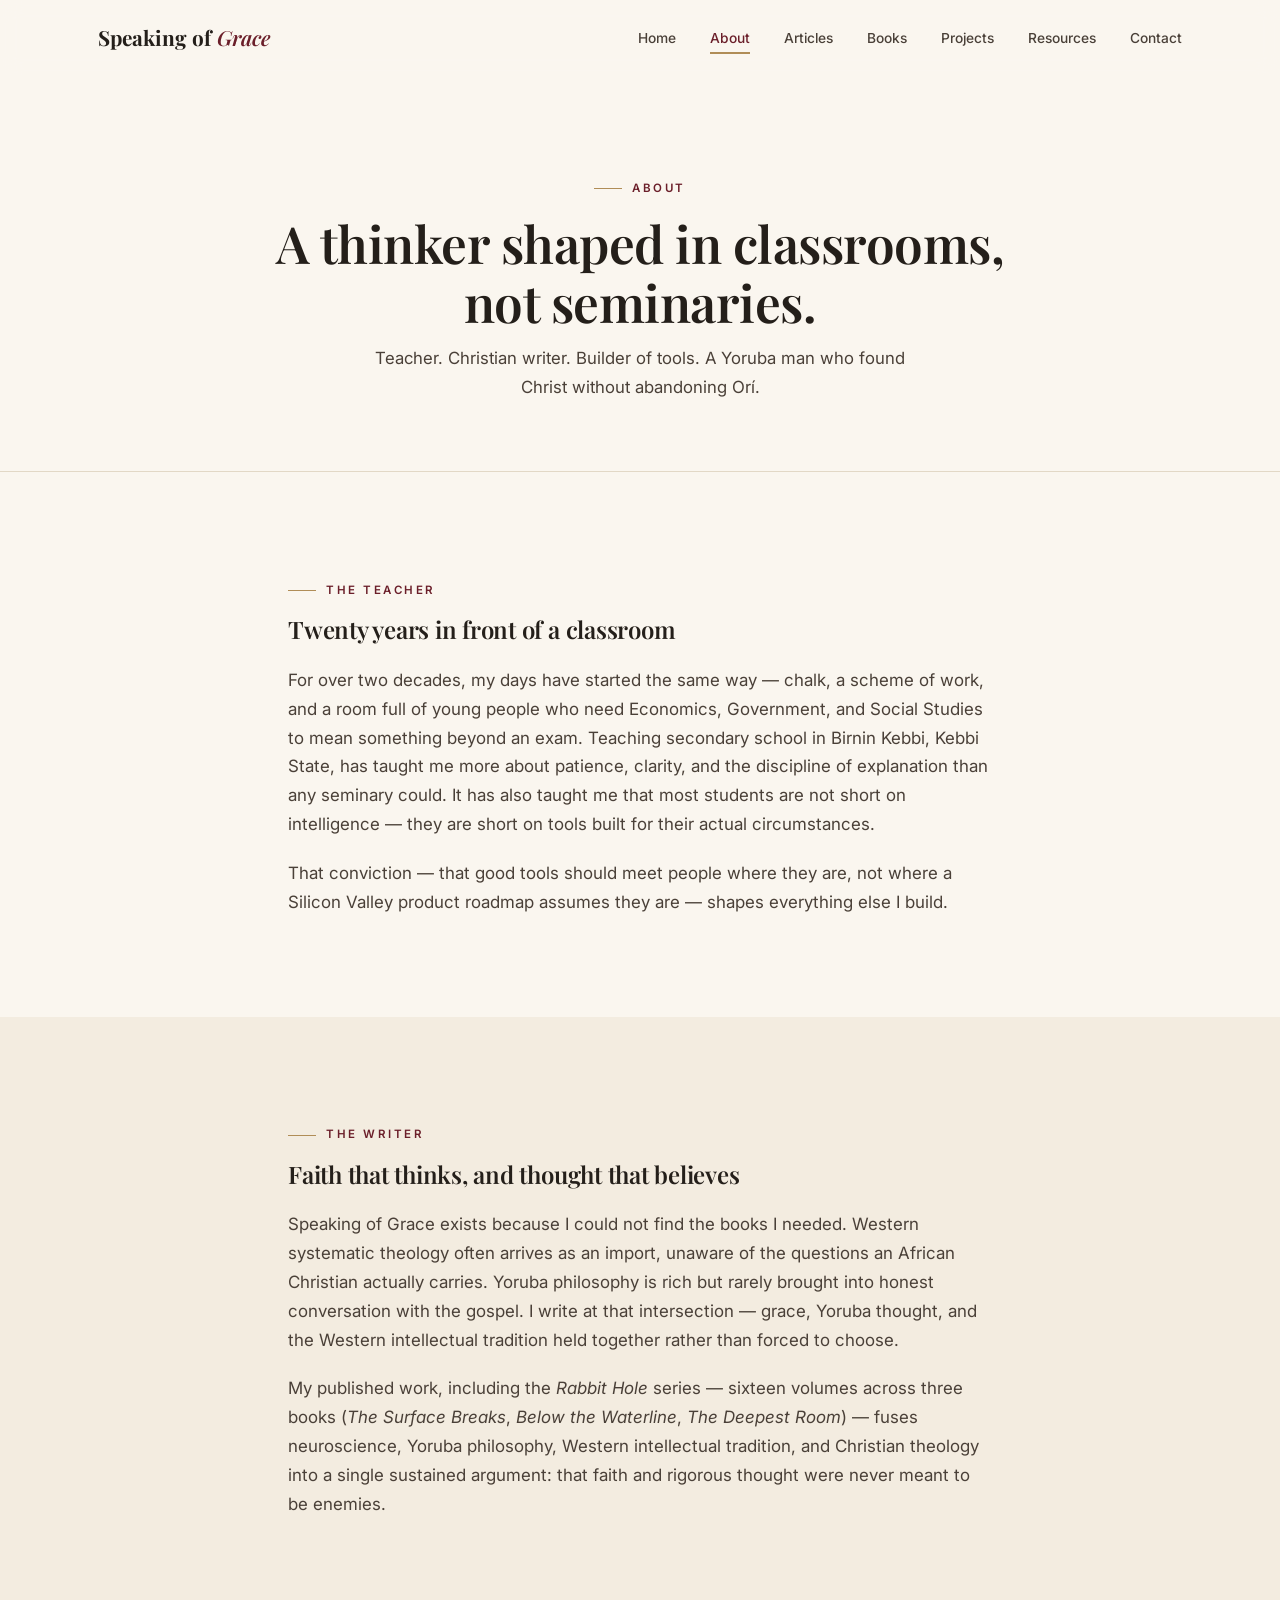
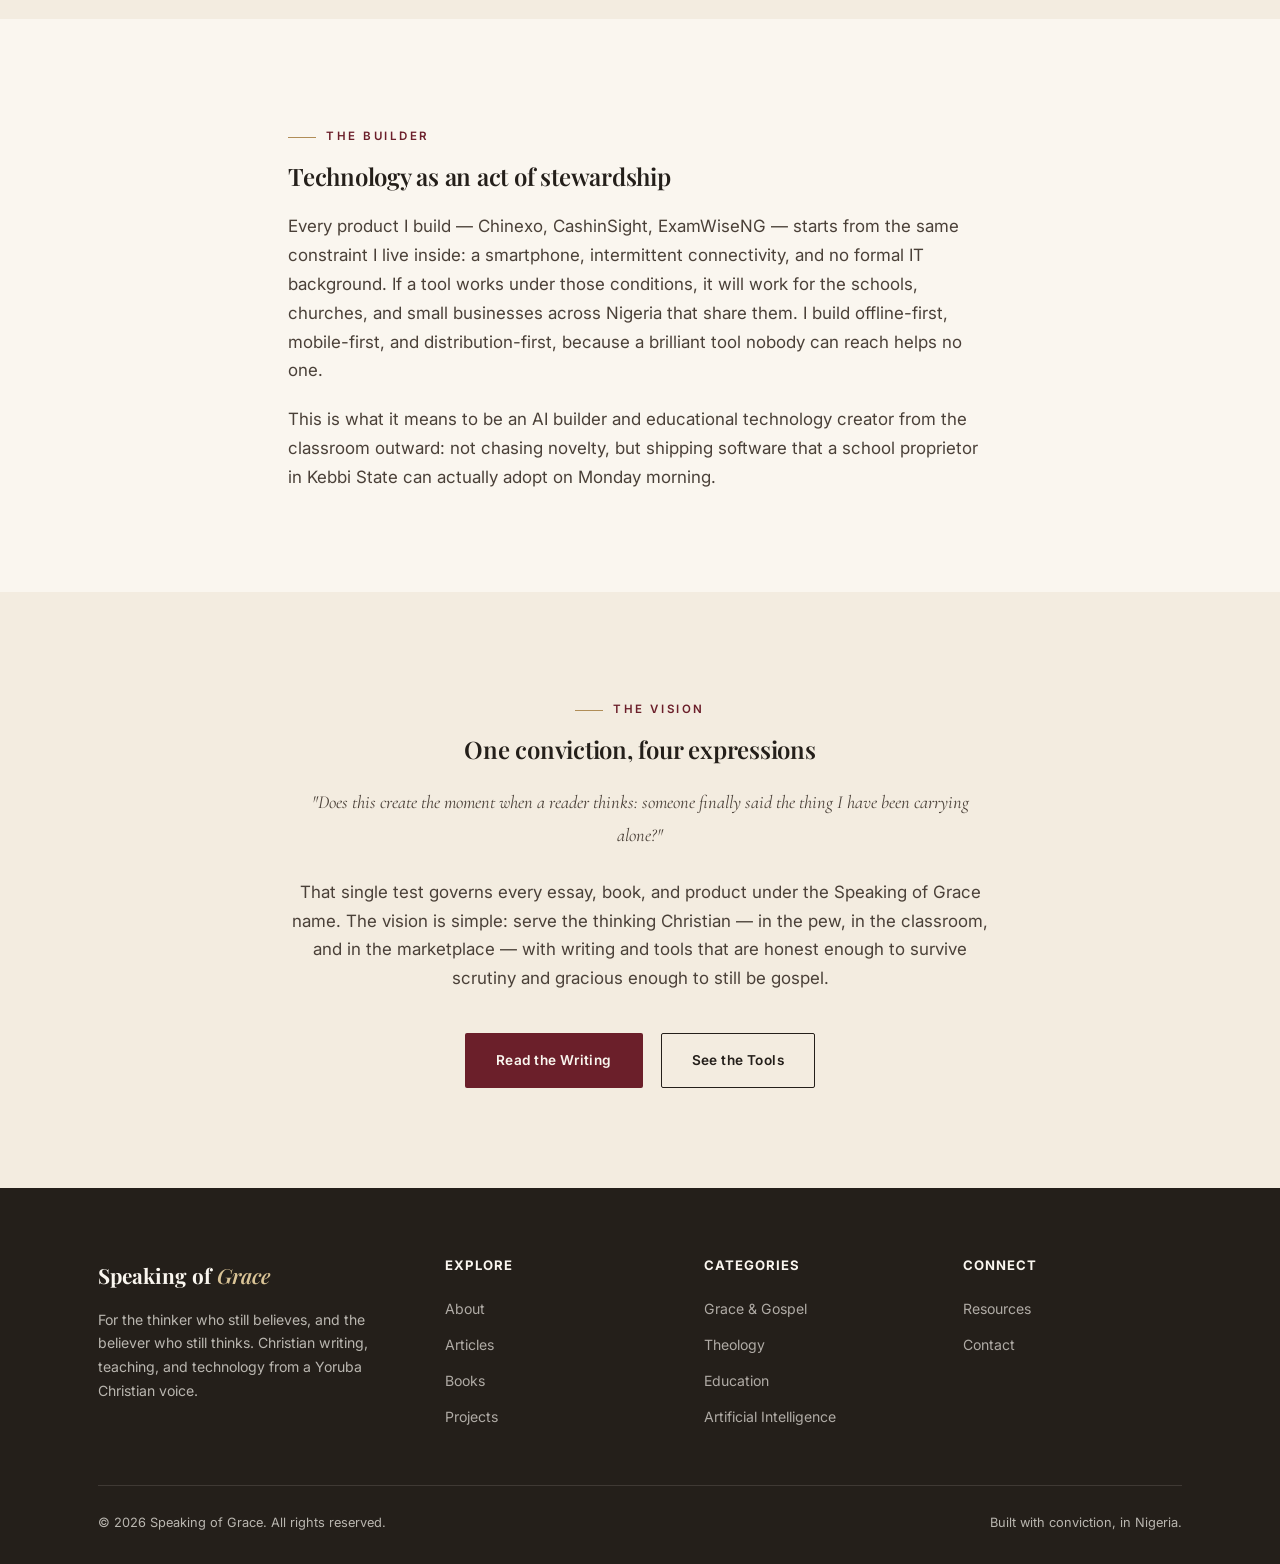
==== about.html @ 9cca5ae1 "Add files via upload" ====
<!DOCTYPE html>
<html lang="en">
<head>
<meta charset="UTF-8">
<meta name="viewport" content="width=device-width, initial-scale=1.0">
<title>About — Speaking of Grace</title>
<meta name="description" content="Teacher, Christian writer, AI builder, and educational technology creator — the story and vision behind Speaking of Grace.">
<link rel="stylesheet" href="style.css">
</head>
<body>

<header class="site-header">
  <nav class="nav">
    <a href="index.html" class="brand">Speaking of <span>Grace</span></a>
    <ul class="nav-links">
      <li><a href="index.html">Home</a></li>
      <li><a href="about.html" class="active">About</a></li>
      <li><a href="articles.html">Articles</a></li>
      <li><a href="books.html">Books</a></li>
      <li><a href="projects.html">Projects</a></li>
      <li><a href="resources.html">Resources</a></li>
      <li><a href="contact.html">Contact</a></li>
    </ul>
    <button class="nav-toggle" aria-label="Toggle menu"><span></span><span></span><span></span></button>
  </nav>
</header>

<section class="page-hero">
  <div class="container">
    <div class="eyebrow" style="justify-content:center;">About</div>
    <h1>A thinker shaped in classrooms,<br>not seminaries.</h1>
    <p>Teacher. Christian writer. Builder of tools. A Yoruba man who found Christ without abandoning Orí.</p>
  </div>
</section>

<section class="section reveal">
  <div class="container" style="max-width:760px;">
    <div class="eyebrow">The Teacher</div>
    <h2 style="margin-bottom:22px;">Twenty years in front of a classroom</h2>
    <p style="color:var(--ink-soft);font-size:1.06rem;margin-bottom:20px;">
      For over two decades, my days have started the same way — chalk, a scheme of work, and a room full of
      young people who need Economics, Government, and Social Studies to mean something beyond an exam. Teaching
      secondary school in Birnin Kebbi, Kebbi State, has taught me more about patience, clarity, and the discipline
      of explanation than any seminary could. It has also taught me that most students are not short on intelligence —
      they are short on tools built for their actual circumstances.
    </p>
    <p style="color:var(--ink-soft);font-size:1.06rem;">
      That conviction — that good tools should meet people where they are, not where a Silicon Valley product
      roadmap assumes they are — shapes everything else I build.
    </p>
  </div>
</section>

<section class="section section-alt reveal">
  <div class="container" style="max-width:760px;">
    <div class="eyebrow">The Writer</div>
    <h2 style="margin-bottom:22px;">Faith that thinks, and thought that believes</h2>
    <p style="color:var(--ink-soft);font-size:1.06rem;margin-bottom:20px;">
      Speaking of Grace exists because I could not find the books I needed. Western systematic theology often
      arrives as an import, unaware of the questions an African Christian actually carries. Yoruba philosophy
      is rich but rarely brought into honest conversation with the gospel. I write at that intersection — grace,
      Yoruba thought, and the Western intellectual tradition held together rather than forced to choose.
    </p>
    <p style="color:var(--ink-soft);font-size:1.06rem;">
      My published work, including the <em>Rabbit Hole</em> series — sixteen volumes across three books
      (<em>The Surface Breaks</em>, <em>Below the Waterline</em>, <em>The Deepest Room</em>) — fuses neuroscience,
      Yoruba philosophy, Western intellectual tradition, and Christian theology into a single sustained argument:
      that faith and rigorous thought were never meant to be enemies.
    </p>
  </div>
</section>

<section class="section reveal">
  <div class="container" style="max-width:760px;">
    <div class="eyebrow">The Builder</div>
    <h2 style="margin-bottom:22px;">Technology as an act of stewardship</h2>
    <p style="color:var(--ink-soft);font-size:1.06rem;margin-bottom:20px;">
      Every product I build — Chinexo, CashinSight, ExamWiseNG — starts from the same constraint I live inside:
      a smartphone, intermittent connectivity, and no formal IT background. If a tool works under those conditions,
      it will work for the schools, churches, and small businesses across Nigeria that share them. I build
      offline-first, mobile-first, and distribution-first, because a brilliant tool nobody can reach helps no one.
    </p>
    <p style="color:var(--ink-soft);font-size:1.06rem;">
      This is what it means to be an AI builder and educational technology creator from the classroom outward:
      not chasing novelty, but shipping software that a school proprietor in Kebbi State can actually adopt on
      Monday morning.
    </p>
  </div>
</section>

<section class="section section-alt reveal">
  <div class="container" style="max-width:760px;text-align:center;">
    <div class="eyebrow" style="justify-content:center;">The Vision</div>
    <h2 style="margin-bottom:22px;">One conviction, four expressions</h2>
    <p style="color:var(--ink-soft);font-size:1.15rem;font-family:var(--accent-serif);font-style:italic;line-height:1.8;">
      "Does this create the moment when a reader thinks: someone finally said the thing I have been carrying alone?"
    </p>
    <p style="color:var(--ink-soft);font-size:1.06rem;margin-top:26px;">
      That single test governs every essay, book, and product under the Speaking of Grace name. The vision is
      simple: serve the thinking Christian — in the pew, in the classroom, and in the marketplace — with writing
      and tools that are honest enough to survive scrutiny and gracious enough to still be gospel.
    </p>
    <div style="margin-top:40px;">
      <a href="articles.html" class="btn btn-primary">Read the Writing</a>
      <a href="projects.html" class="btn btn-outline" style="margin-left:14px;">See the Tools</a>
    </div>
  </div>
</section>

<footer class="site-footer">
  <div class="container">
    <div class="footer-grid">
      <div class="footer-brand">
        <a href="index.html" class="brand">Speaking of <span>Grace</span></a>
        <p>For the thinker who still believes, and the believer who still thinks. Christian writing, teaching, and technology from a Yoruba Christian voice.</p>
      </div>
      <div class="footer-col">
        <h4>Explore</h4>
        <a href="about.html">About</a>
        <a href="articles.html">Articles</a>
        <a href="books.html">Books</a>
        <a href="projects.html">Projects</a>
      </div>
      <div class="footer-col">
        <h4>Categories</h4>
        <a href="articles.html">Grace &amp; Gospel</a>
        <a href="articles.html">Theology</a>
        <a href="articles.html">Education</a>
        <a href="articles.html">Artificial Intelligence</a>
      </div>
      <div class="footer-col">
        <h4>Connect</h4>
        <a href="resources.html">Resources</a>
        <a href="contact.html">Contact</a>
      </div>
    </div>
    <div class="footer-bottom">
      <span>&copy; 2026 Speaking of Grace. All rights reserved.</span>
      <span>Built with conviction, in Nigeria.</span>
    </div>
  </div>
</footer>

<script src="main.js"></script>
</body>
</html>
---- style.css ----
/* ==========================================================================
   Speaking of Grace — Design System
   "For the Thinker Who Still Believes. And the Believer Who Still Thinks."
   ========================================================================== */

@import url('https://fonts.googleapis.com/css2?family=Playfair+Display:ital,wght@0,400;0,500;0,600;0,700;0,800;1,400;1,500&family=Inter:wght@300;400;500;600;700&family=Cormorant+Garamond:ital,wght@0,500;0,600;1,400&display=swap');

:root {
  /* Palette — warm, editorial, restrained */
  --cream:        #faf6ef;
  --paper:        #f3ece0;
  --ink:          #241f1a;
  --ink-soft:     #4a4038;
  --ink-faint:    #8a7f72;
  --burgundy:     #6b1f2a;
  --burgundy-deep:#4a1620;
  --gold:         #b08d57;
  --gold-light:   #d9c396;
  --line:         #e2d8c6;
  --white:        #ffffff;

  --serif: 'Playfair Display', Georgia, serif;
  --accent-serif: 'Cormorant Garamond', Georgia, serif;
  --sans: 'Inter', -apple-system, BlinkMacSystemFont, sans-serif;

  --max-width: 1140px;
  --radius: 2px;
  --shadow-soft: 0 8px 30px rgba(36, 31, 26, 0.06);
  --shadow-lift: 0 16px 48px rgba(36, 31, 26, 0.12);
  --transition: 0.35s cubic-bezier(0.22, 1, 0.36, 1);
}

* { margin: 0; padding: 0; box-sizing: border-box; }

html { scroll-behavior: smooth; }

body {
  font-family: var(--sans);
  background: var(--cream);
  color: var(--ink);
  line-height: 1.7;
  font-weight: 400;
  -webkit-font-smoothing: antialiased;
  overflow-x: hidden;
}

img { max-width: 100%; display: block; }
a { color: inherit; text-decoration: none; }
ul { list-style: none; }

h1, h2, h3, h4 {
  font-family: var(--serif);
  font-weight: 600;
  color: var(--ink);
  line-height: 1.15;
  letter-spacing: -0.01em;
}

.container {
  max-width: var(--max-width);
  margin: 0 auto;
  padding: 0 28px;
}

.eyebrow {
  display: inline-flex;
  align-items: center;
  gap: 10px;
  font-family: var(--sans);
  font-size: 0.72rem;
  letter-spacing: 0.22em;
  text-transform: uppercase;
  color: var(--burgundy);
  font-weight: 600;
  margin-bottom: 16px;
}
.eyebrow::before {
  content: '';
  width: 28px;
  height: 1px;
  background: var(--gold);
}

.section {
  padding: 100px 0;
  position: relative;
}
.section-tight { padding: 64px 0; }
.section-alt { background: var(--paper); }

.section-head {
  max-width: 640px;
  margin: 0 auto 56px;
  text-align: center;
}
.section-head h2 {
  font-size: clamp(1.9rem, 3.6vw, 2.7rem);
  margin-bottom: 14px;
}
.section-head p {
  color: var(--ink-soft);
  font-size: 1.05rem;
}
.section-head.left {
  margin: 0 0 48px;
  text-align: left;
}

/* ---------- Buttons ---------- */
.btn {
  display: inline-flex;
  align-items: center;
  gap: 10px;
  padding: 15px 30px;
  font-family: var(--sans);
  font-size: 0.85rem;
  font-weight: 600;
  letter-spacing: 0.03em;
  border-radius: var(--radius);
  border: 1px solid transparent;
  cursor: pointer;
  transition: var(--transition);
  white-space: nowrap;
}
.btn-primary {
  background: var(--burgundy);
  color: var(--cream);
}
.btn-primary:hover {
  background: var(--burgundy-deep);
  transform: translateY(-2px);
  box-shadow: var(--shadow-soft);
}
.btn-outline {
  background: transparent;
  border-color: var(--ink);
  color: var(--ink);
}
.btn-outline:hover {
  background: var(--ink);
  color: var(--cream);
  transform: translateY(-2px);
}
.btn-gold {
  background: transparent;
  border-color: var(--gold);
  color: var(--burgundy);
}
.btn-gold:hover {
  background: var(--gold);
  color: var(--white);
}
.btn-sm { padding: 10px 20px; font-size: 0.78rem; }
.btn-block { width: 100%; justify-content: center; }

/* ---------- Header / Nav ---------- */
.site-header {
  position: fixed;
  top: 0; left: 0; right: 0;
  z-index: 1000;
  background: rgba(250, 246, 239, 0.88);
  backdrop-filter: blur(10px);
  border-bottom: 1px solid transparent;
  transition: var(--transition);
}
.site-header.scrolled {
  border-bottom-color: var(--line);
  box-shadow: var(--shadow-soft);
}
.nav {
  display: flex;
  align-items: center;
  justify-content: space-between;
  padding: 20px 28px;
  max-width: var(--max-width);
  margin: 0 auto;
}
.brand {
  font-family: var(--serif);
  font-size: 1.3rem;
  font-weight: 700;
  color: var(--ink);
  display: flex;
  align-items: baseline;
  gap: 6px;
}
.brand span { color: var(--burgundy); font-style: italic; font-weight: 600; }

.nav-links {
  display: flex;
  gap: 34px;
  align-items: center;
}
.nav-links a {
  font-size: 0.86rem;
  font-weight: 500;
  color: var(--ink-soft);
  position: relative;
  padding: 4px 0;
  transition: var(--transition);
}
.nav-links a:hover, .nav-links a.active { color: var(--burgundy); }
.nav-links a.active::after {
  content: '';
  position: absolute;
  bottom: -4px; left: 0; right: 0;
  height: 2px;
  background: var(--gold);
}

.nav-toggle {
  display: none;
  flex-direction: column;
  gap: 5px;
  background: none;
  border: none;
  cursor: pointer;
  padding: 6px;
}
.nav-toggle span {
  width: 24px; height: 2px;
  background: var(--ink);
  transition: var(--transition);
}

/* ---------- Hero ---------- */
.hero {
  padding: 190px 0 120px;
  position: relative;
  background:
    radial-gradient(ellipse at top right, rgba(176,141,87,0.10), transparent 55%),
    radial-gradient(ellipse at bottom left, rgba(107,31,42,0.06), transparent 55%);
}
.hero-inner {
  max-width: 760px;
  margin: 0 auto;
  text-align: center;
}
.hero h1 {
  font-size: clamp(2.6rem, 7vw, 4.6rem);
  margin-bottom: 20px;
}
.hero .tagline {
  font-family: var(--accent-serif);
  font-style: italic;
  font-size: clamp(1.2rem, 2.6vw, 1.6rem);
  color: var(--burgundy);
  margin-bottom: 26px;
}
.hero .mission {
  font-size: 1.08rem;
  color: var(--ink-soft);
  max-width: 560px;
  margin: 0 auto 42px;
}
.hero-actions {
  display: flex;
  gap: 16px;
  justify-content: center;
  flex-wrap: wrap;
}
.hero-divider {
  width: 60px; height: 2px;
  background: var(--gold);
  margin: 46px auto 0;
}

/* ---------- Page header (inner pages) ---------- */
.page-hero {
  padding: 170px 0 70px;
  text-align: center;
  border-bottom: 1px solid var(--line);
}
.page-hero h1 { font-size: clamp(2.2rem, 5vw, 3.2rem); margin-bottom: 12px; }
.page-hero p { color: var(--ink-soft); max-width: 560px; margin: 0 auto; font-size: 1.05rem; }

/* ---------- Cards: general ---------- */
.card {
  background: var(--white);
  border: 1px solid var(--line);
  border-radius: var(--radius);
  transition: var(--transition);
}
.card:hover {
  transform: translateY(-4px);
  box-shadow: var(--shadow-lift);
  border-color: var(--gold-light);
}

/* ---------- Grid utility ---------- */
.grid { display: grid; gap: 30px; }
.grid-3 { grid-template-columns: repeat(3, 1fr); }
.grid-2 { grid-template-columns: repeat(2, 1fr); }
.grid-4 { grid-template-columns: repeat(4, 1fr); }

/* ---------- Pillars (Home) ---------- */
.pillars {
  display: grid;
  grid-template-columns: repeat(4, 1fr);
  gap: 1px;
  background: var(--line);
  border: 1px solid var(--line);
}
.pillar {
  background: var(--cream);
  padding: 42px 30px;
  text-align: center;
  transition: var(--transition);
}
.pillar:hover { background: var(--white); }
.pillar .icon {
  font-family: var(--serif);
  font-size: 2rem;
  color: var(--burgundy);
  margin-bottom: 14px;
  font-style: italic;
}
.pillar h3 { font-size: 1.05rem; margin-bottom: 8px; }
.pillar p { font-size: 0.88rem; color: var(--ink-faint); }

/* ---------- Article cards ---------- */
.filter-bar {
  display: flex;
  flex-wrap: wrap;
  gap: 10px;
  justify-content: center;
  margin-bottom: 50px;
}
.filter-chip {
  padding: 9px 18px;
  border: 1px solid var(--line);
  border-radius: 30px;
  font-size: 0.8rem;
  font-weight: 500;
  color: var(--ink-soft);
  cursor: pointer;
  background: var(--white);
  transition: var(--transition);
}
.filter-chip:hover { border-color: var(--gold); color: var(--burgundy); }
.filter-chip.active {
  background: var(--burgundy);
  color: var(--cream);
  border-color: var(--burgundy);
}

.article-card {
  padding: 34px;
  display: flex;
  flex-direction: column;
  height: 100%;
}
.article-card .cat {
  font-size: 0.7rem;
  letter-spacing: 0.1em;
  text-transform: uppercase;
  color: var(--burgundy);
  font-weight: 700;
  margin-bottom: 14px;
}
.article-card h3 {
  font-size: 1.28rem;
  margin-bottom: 12px;
}
.article-card p {
  color: var(--ink-soft);
  font-size: 0.94rem;
  flex-grow: 1;
  margin-bottom: 18px;
}
.article-card .meta {
  font-size: 0.78rem;
  color: var(--ink-faint);
  border-top: 1px solid var(--line);
  padding-top: 16px;
  display: flex;
  justify-content: space-between;
}
.article-card .read-more {
  font-weight: 600;
  color: var(--burgundy);
}

/* ---------- Books ---------- */
.book-tabs {
  display: flex;
  justify-content: center;
  gap: 6px;
  margin-bottom: 50px;
  flex-wrap: wrap;
}
.book-tab {
  padding: 12px 24px;
  font-size: 0.85rem;
  font-weight: 600;
  color: var(--ink-soft);
  border-bottom: 2px solid transparent;
  cursor: pointer;
  transition: var(--transition);
}
.book-tab:hover { color: var(--burgundy); }
.book-tab.active { color: var(--burgundy); border-color: var(--gold); }

.book-panel { display: none; }
.book-panel.active { display: grid; }

.book-card {
  padding: 0;
  overflow: hidden;
  display: flex;
  flex-direction: column;
}
.book-cover {
  height: 220px;
  background: linear-gradient(135deg, var(--burgundy) 0%, var(--burgundy-deep) 100%);
  display: flex;
  align-items: center;
  justify-content: center;
  text-align: center;
  padding: 20px;
  position: relative;
  overflow: hidden;
}
.book-cover::before {
  content: '';
  position: absolute;
  inset: 10px;
  border: 1px solid rgba(217, 195, 150, 0.4);
}
.book-cover span {
  font-family: var(--serif);
  color: var(--gold-light);
  font-size: 1.15rem;
  font-style: italic;
  line-height: 1.3;
  position: relative;
  z-index: 1;
}
.book-info { padding: 26px; display: flex; flex-direction: column; flex-grow: 1; }
.book-info .tag {
  font-size: 0.68rem;
  letter-spacing: 0.08em;
  text-transform: uppercase;
  color: var(--ink-faint);
  margin-bottom: 8px;
}
.book-info h3 { font-size: 1.1rem; margin-bottom: 10px; }
.book-info p { font-size: 0.88rem; color: var(--ink-soft); margin-bottom: 18px; flex-grow: 1; }
.book-info .price {
  font-family: var(--serif);
  color: var(--burgundy);
  font-weight: 700;
  margin-bottom: 14px;
}

/* ---------- Projects ---------- */
.project-card {
  padding: 36px;
  display: flex;
  flex-direction: column;
  height: 100%;
}
.project-badge {
  width: 52px; height: 52px;
  border-radius: 50%;
  background: var(--paper);
  border: 1px solid var(--gold-light);
  display: flex;
  align-items: center;
  justify-content: center;
  font-family: var(--serif);
  font-weight: 700;
  color: var(--burgundy);
  font-size: 1.3rem;
  margin-bottom: 22px;
}
.project-card h3 { font-size: 1.3rem; margin-bottom: 6px; }
.project-card .subtitle {
  font-size: 0.82rem;
  color: var(--gold);
  font-weight: 600;
  letter-spacing: 0.03em;
  margin-bottom: 16px;
}
.project-card p { color: var(--ink-soft); font-size: 0.94rem; margin-bottom: 20px; flex-grow: 1; }
.project-tags { display: flex; flex-wrap: wrap; gap: 8px; margin-bottom: 22px; }
.project-tags span {
  font-size: 0.72rem;
  padding: 5px 12px;
  background: var(--paper);
  border-radius: 20px;
  color: var(--ink-soft);
}
.project-status {
  font-size: 0.78rem;
  font-weight: 600;
  padding: 6px 14px;
  border-radius: 20px;
  display: inline-block;
  width: fit-content;
  margin-bottom: 18px;
}
.status-live { background: #eaf2ea; color: #2e6b3e; }
.status-progress { background: #f6ecd8; color: #8a5a1a; }
.status-future { background: #ece7f2; color: #5a4a8a; }

.project-card.future {
  border-style: dashed;
  display: flex;
  align-items: center;
  justify-content: center;
  text-align: center;
  color: var(--ink-faint);
}

/* ---------- Resources ---------- */
.resource-tabs-wrap { margin-top: 10px; }
.resource-card {
  padding: 40px;
}
.resource-card ul { margin-top: 20px; }
.resource-card li {
  padding: 12px 0;
  border-bottom: 1px solid var(--line);
  display: flex;
  justify-content: space-between;
  align-items: center;
  font-size: 0.95rem;
}
.resource-card li:last-child { border-bottom: none; }
.resource-card li .name { font-weight: 500; }
.resource-card li .link { color: var(--burgundy); font-size: 0.82rem; font-weight: 600; }

.audience-nav {
  display: grid;
  grid-template-columns: repeat(4, 1fr);
  gap: 14px;
  margin-bottom: 50px;
}
.audience-btn {
  padding: 22px 16px;
  text-align: center;
  border: 1px solid var(--line);
  background: var(--white);
  cursor: pointer;
  transition: var(--transition);
  font-family: var(--sans);
}
.audience-btn .emoji { font-size: 1.6rem; display: block; margin-bottom: 8px; }
.audience-btn strong { display: block; font-size: 0.92rem; color: var(--ink); }
.audience-btn:hover { border-color: var(--gold); }
.audience-btn.active { background: var(--burgundy); border-color: var(--burgundy); }
.audience-btn.active strong, .audience-btn.active { color: var(--cream); }

.resource-panel { display: none; }
.resource-panel.active { display: block; }

/* ---------- Contact ---------- */
.contact-grid {
  display: grid;
  grid-template-columns: 1fr 1.2fr;
  gap: 60px;
  align-items: start;
}
.contact-info h3 { font-size: 1.3rem; margin-bottom: 16px; }
.contact-info p { color: var(--ink-soft); margin-bottom: 30px; }
.contact-line {
  display: flex;
  gap: 14px;
  align-items: center;
  padding: 16px 0;
  border-bottom: 1px solid var(--line);
}
.contact-line .label {
  font-size: 0.72rem;
  text-transform: uppercase;
  letter-spacing: 0.08em;
  color: var(--ink-faint);
  min-width: 90px;
}
.contact-line .value { font-weight: 500; }
.social-row { display: flex; gap: 14px; margin-top: 30px; }
.social-circle {
  width: 44px; height: 44px;
  border-radius: 50%;
  border: 1px solid var(--line);
  display: flex;
  align-items: center;
  justify-content: center;
  font-size: 0.85rem;
  font-weight: 600;
  color: var(--burgundy);
  transition: var(--transition);
}
.social-circle:hover { background: var(--burgundy); color: var(--cream); border-color: var(--burgundy); }

.form-group { margin-bottom: 22px; }
.form-group label {
  display: block;
  font-size: 0.8rem;
  font-weight: 600;
  margin-bottom: 8px;
  color: var(--ink-soft);
}
.form-group input,
.form-group select,
.form-group textarea {
  width: 100%;
  padding: 14px 16px;
  border: 1px solid var(--line);
  background: var(--white);
  font-family: var(--sans);
  font-size: 0.94rem;
  color: var(--ink);
  border-radius: var(--radius);
  transition: var(--transition);
}
.form-group input:focus,
.form-group select:focus,
.form-group textarea:focus {
  outline: none;
  border-color: var(--gold);
  box-shadow: 0 0 0 3px rgba(176,141,87,0.14);
}
.form-group textarea { resize: vertical; min-height: 140px; }
.form-status {
  margin-top: 16px;
  font-size: 0.88rem;
  font-weight: 500;
  display: none;
}
.form-status.show { display: block; }
.form-status.ok { color: #2e6b3e; }

/* ---------- Newsletter strip ---------- */
.newsletter {
  background: var(--burgundy);
  color: var(--cream);
  padding: 60px 0;
}
.newsletter .container {
  display: flex;
  align-items: center;
  justify-content: space-between;
  gap: 30px;
  flex-wrap: wrap;
}
.newsletter h3 { color: var(--cream); font-size: 1.5rem; margin-bottom: 6px; }
.newsletter p { color: rgba(250,246,239,0.75); font-size: 0.94rem; }
.newsletter-form { display: flex; gap: 10px; flex-wrap: wrap; }
.newsletter-form input {
  padding: 13px 18px;
  border: 1px solid rgba(250,246,239,0.3);
  background: rgba(250,246,239,0.08);
  color: var(--cream);
  min-width: 240px;
  border-radius: var(--radius);
}
.newsletter-form input::placeholder { color: rgba(250,246,239,0.5); }
.newsletter-form input:focus { outline: none; border-color: var(--gold-light); }
.newsletter-form .btn { background: var(--gold); border-color: var(--gold); color: var(--burgundy-deep); }
.newsletter-form .btn:hover { background: var(--gold-light); }

/* ---------- Footer ---------- */
.site-footer {
  background: var(--ink);
  color: rgba(250,246,239,0.7);
  padding: 70px 0 30px;
}
.footer-grid {
  display: grid;
  grid-template-columns: 1.4fr 1fr 1fr 1fr;
  gap: 40px;
  margin-bottom: 50px;
}
.footer-brand .brand { color: var(--cream); margin-bottom: 14px; }
.footer-brand .brand span { color: var(--gold-light); }
.footer-brand p { font-size: 0.88rem; line-height: 1.7; max-width: 280px; }
.footer-col h4 {
  color: var(--cream);
  font-size: 0.82rem;
  letter-spacing: 0.08em;
  text-transform: uppercase;
  margin-bottom: 18px;
  font-family: var(--sans);
  font-weight: 700;
}
.footer-col a {
  display: block;
  font-size: 0.88rem;
  padding: 6px 0;
  color: rgba(250,246,239,0.65);
  transition: var(--transition);
}
.footer-col a:hover { color: var(--gold-light); }
.footer-bottom {
  border-top: 1px solid rgba(250,246,239,0.12);
  padding-top: 26px;
  display: flex;
  justify-content: space-between;
  flex-wrap: wrap;
  gap: 12px;
  font-size: 0.8rem;
}

/* ---------- Reveal animation ---------- */
.reveal {
  opacity: 0;
  transform: translateY(24px);
  transition: opacity 0.8s ease, transform 0.8s ease;
}
.reveal.in { opacity: 1; transform: translateY(0); }

/* ---------- Responsive ---------- */
@media (max-width: 980px) {
  .grid-4 { grid-template-columns: repeat(2, 1fr); }
  .grid-3 { grid-template-columns: repeat(2, 1fr); }
  .pillars { grid-template-columns: repeat(2, 1fr); }
  .footer-grid { grid-template-columns: 1fr 1fr; }
  .contact-grid { grid-template-columns: 1fr; }
  .audience-nav { grid-template-columns: repeat(2, 1fr); }
}

@media (max-width: 720px) {
  .nav-links {
    position: fixed;
    top: 68px; left: 0; right: 0;
    background: var(--cream);
    flex-direction: column;
    gap: 0;
    border-bottom: 1px solid var(--line);
    transform: translateY(-120%);
    transition: var(--transition);
    box-shadow: var(--shadow-soft);
  }
  .nav-links.open { transform: translateY(0); }
  .nav-links a { width: 100%; padding: 16px 28px; border-bottom: 1px solid var(--line); }
  .nav-toggle { display: flex; }
  .grid-4, .grid-3, .grid-2 { grid-template-columns: 1fr; }
  .pillars { grid-template-columns: 1fr; }
  .footer-grid { grid-template-columns: 1fr; gap: 30px; }
  .audience-nav { grid-template-columns: 1fr 1fr; }
  .hero { padding: 150px 0 80px; }
  .page-hero { padding: 140px 0 50px; }
  .section { padding: 70px 0; }
  .newsletter .container { flex-direction: column; align-items: flex-start; }
}
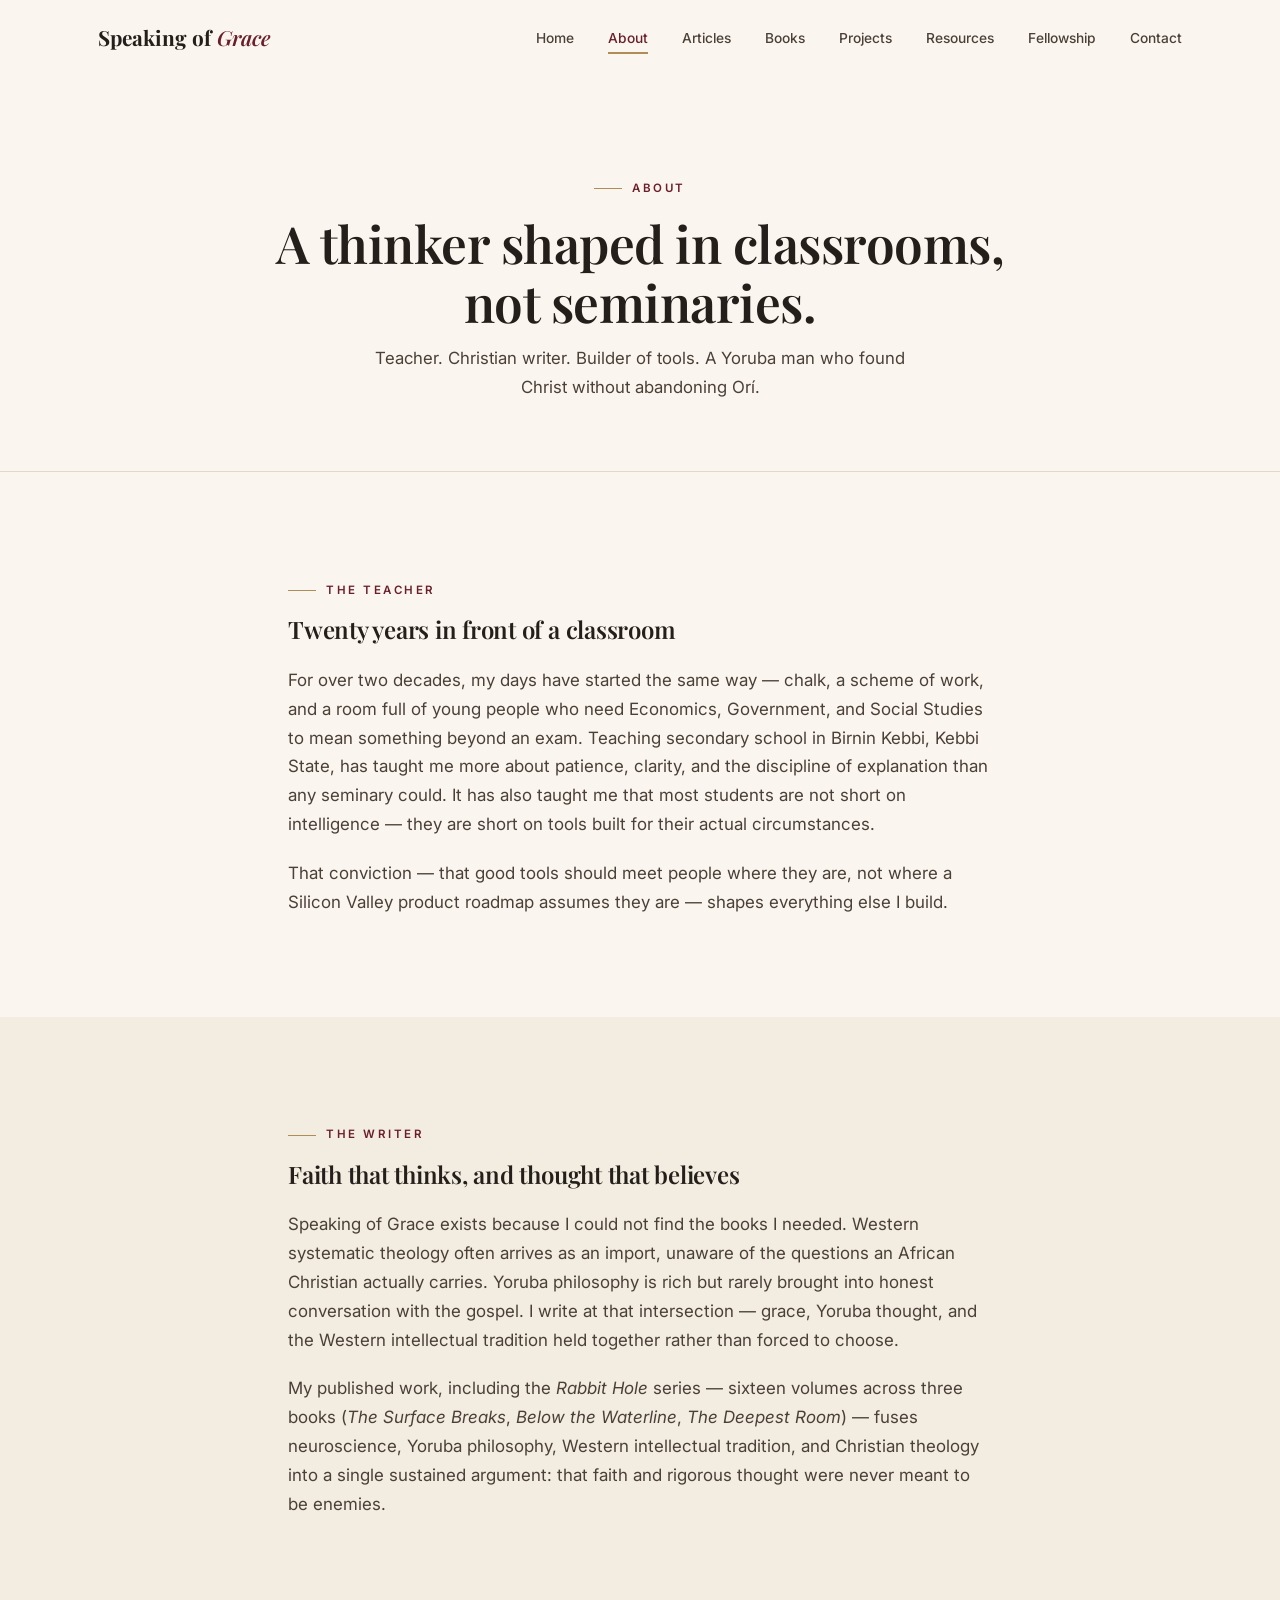
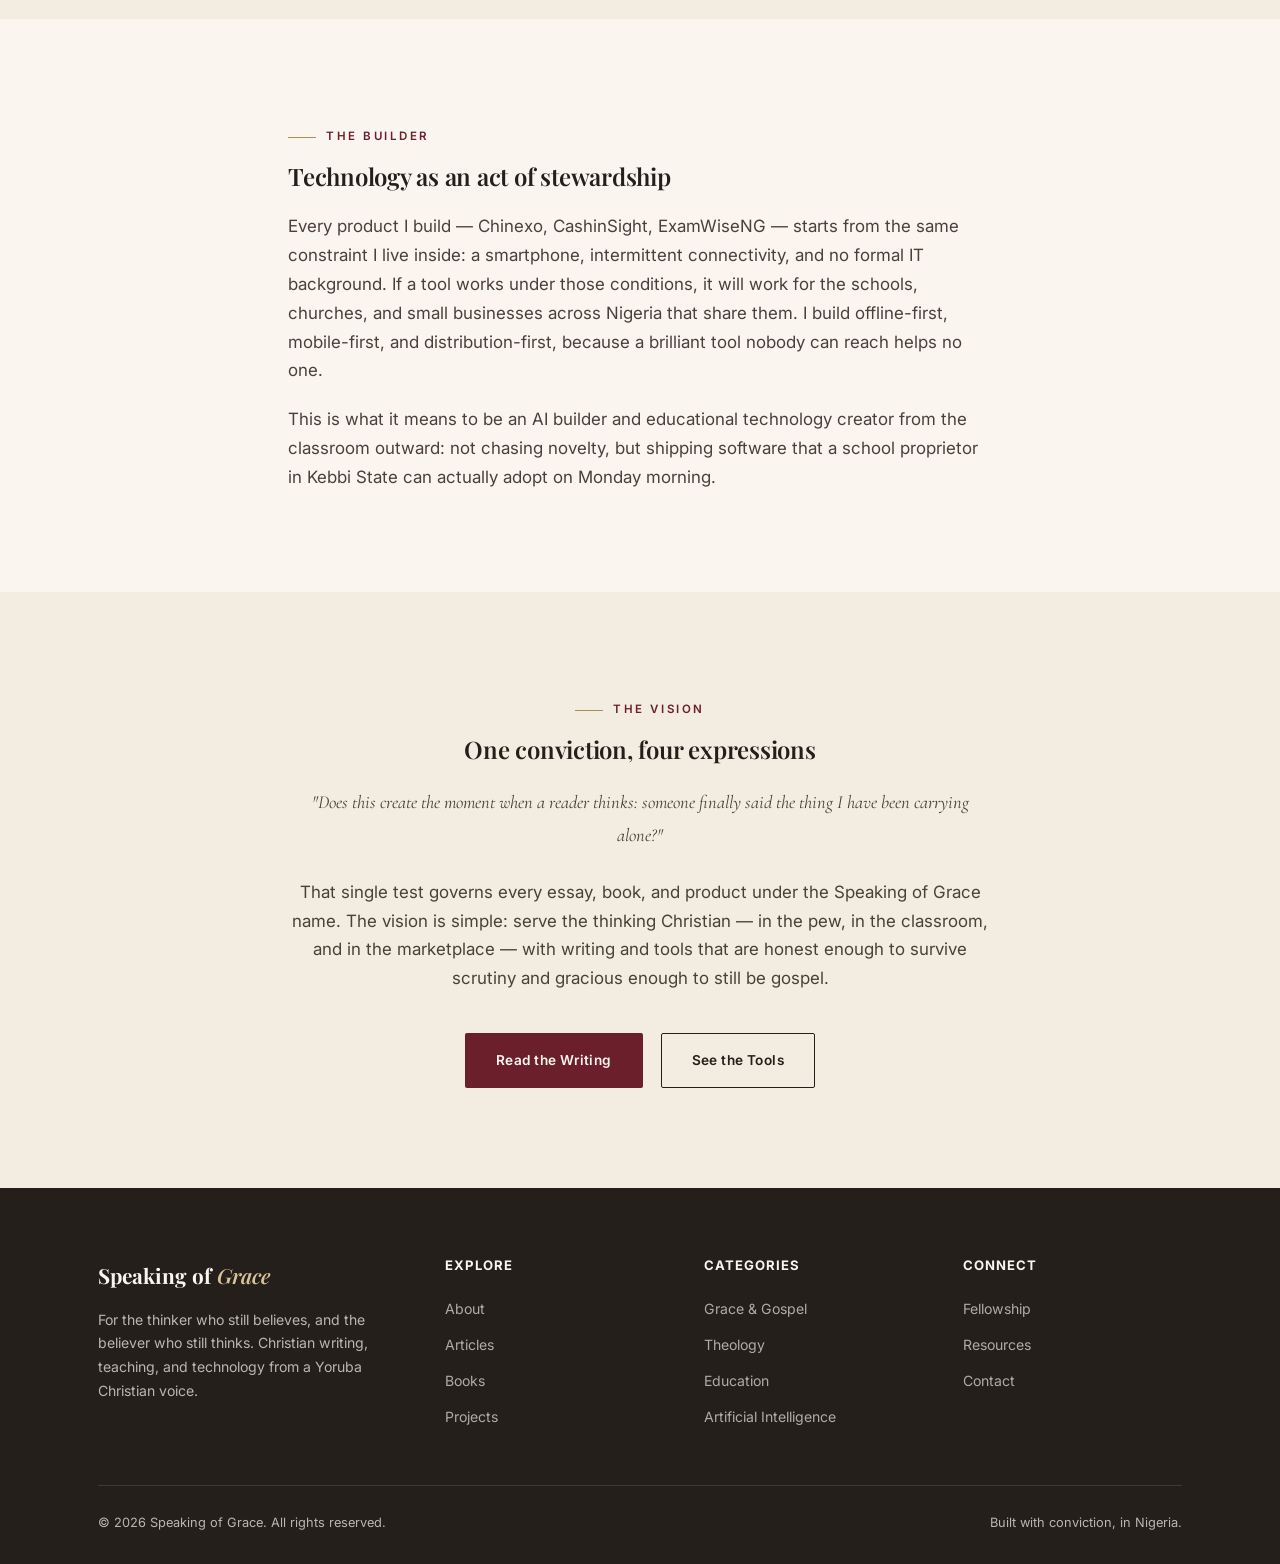
==== commit f8a42b20: "Add files via upload" ====
--- a/about.html
+++ b/about.html
@@ -19,6 +19,7 @@
       <li><a href="books.html">Books</a></li>
       <li><a href="projects.html">Projects</a></li>
       <li><a href="resources.html">Resources</a></li>
+      <li><a href="fellowship.html">Fellowship</a></li>
       <li><a href="contact.html">Contact</a></li>
     </ul>
     <button class="nav-toggle" aria-label="Toggle menu"><span></span><span></span><span></span></button>
@@ -130,6 +131,7 @@
       </div>
       <div class="footer-col">
         <h4>Connect</h4>
+        <a href="fellowship.html">Fellowship</a>
         <a href="resources.html">Resources</a>
         <a href="contact.html">Contact</a>
       </div>
--- a/style.css
+++ b/style.css
@@ -158,8 +158,7 @@
   position: fixed;
   top: 0; left: 0; right: 0;
   z-index: 1000;
-  background: rgba(250, 246, 239, 0.88);
-  backdrop-filter: blur(10px);
+  background: rgba(250, 246, 239, 0.98);
   border-bottom: 1px solid transparent;
   transition: var(--transition);
 }
@@ -729,12 +728,29 @@
     flex-direction: column;
     gap: 0;
     border-bottom: 1px solid var(--line);
-    transform: translateY(-120%);
-    transition: var(--transition);
+    transform: translateY(-20px);
+    opacity: 0;
+    visibility: hidden;
+    pointer-events: none;
+    transition: transform var(--transition), opacity var(--transition), visibility var(--transition);
     box-shadow: var(--shadow-soft);
+    z-index: 999;
   }
-  .nav-links.open { transform: translateY(0); }
-  .nav-links a { width: 100%; padding: 16px 28px; border-bottom: 1px solid var(--line); }
+  .nav-links.open {
+    transform: translateY(0);
+    opacity: 1;
+    visibility: visible;
+    pointer-events: auto;
+  }
+  .nav-links a {
+    width: 100%;
+    display: block;
+    padding: 18px 28px;
+    border-bottom: 1px solid var(--line);
+    box-sizing: border-box;
+    touch-action: manipulation;
+    -webkit-tap-highlight-color: rgba(107, 31, 42, 0.08);
+  }
   .nav-toggle { display: flex; }
   .grid-4, .grid-3, .grid-2 { grid-template-columns: 1fr; }
   .pillars { grid-template-columns: 1fr; }
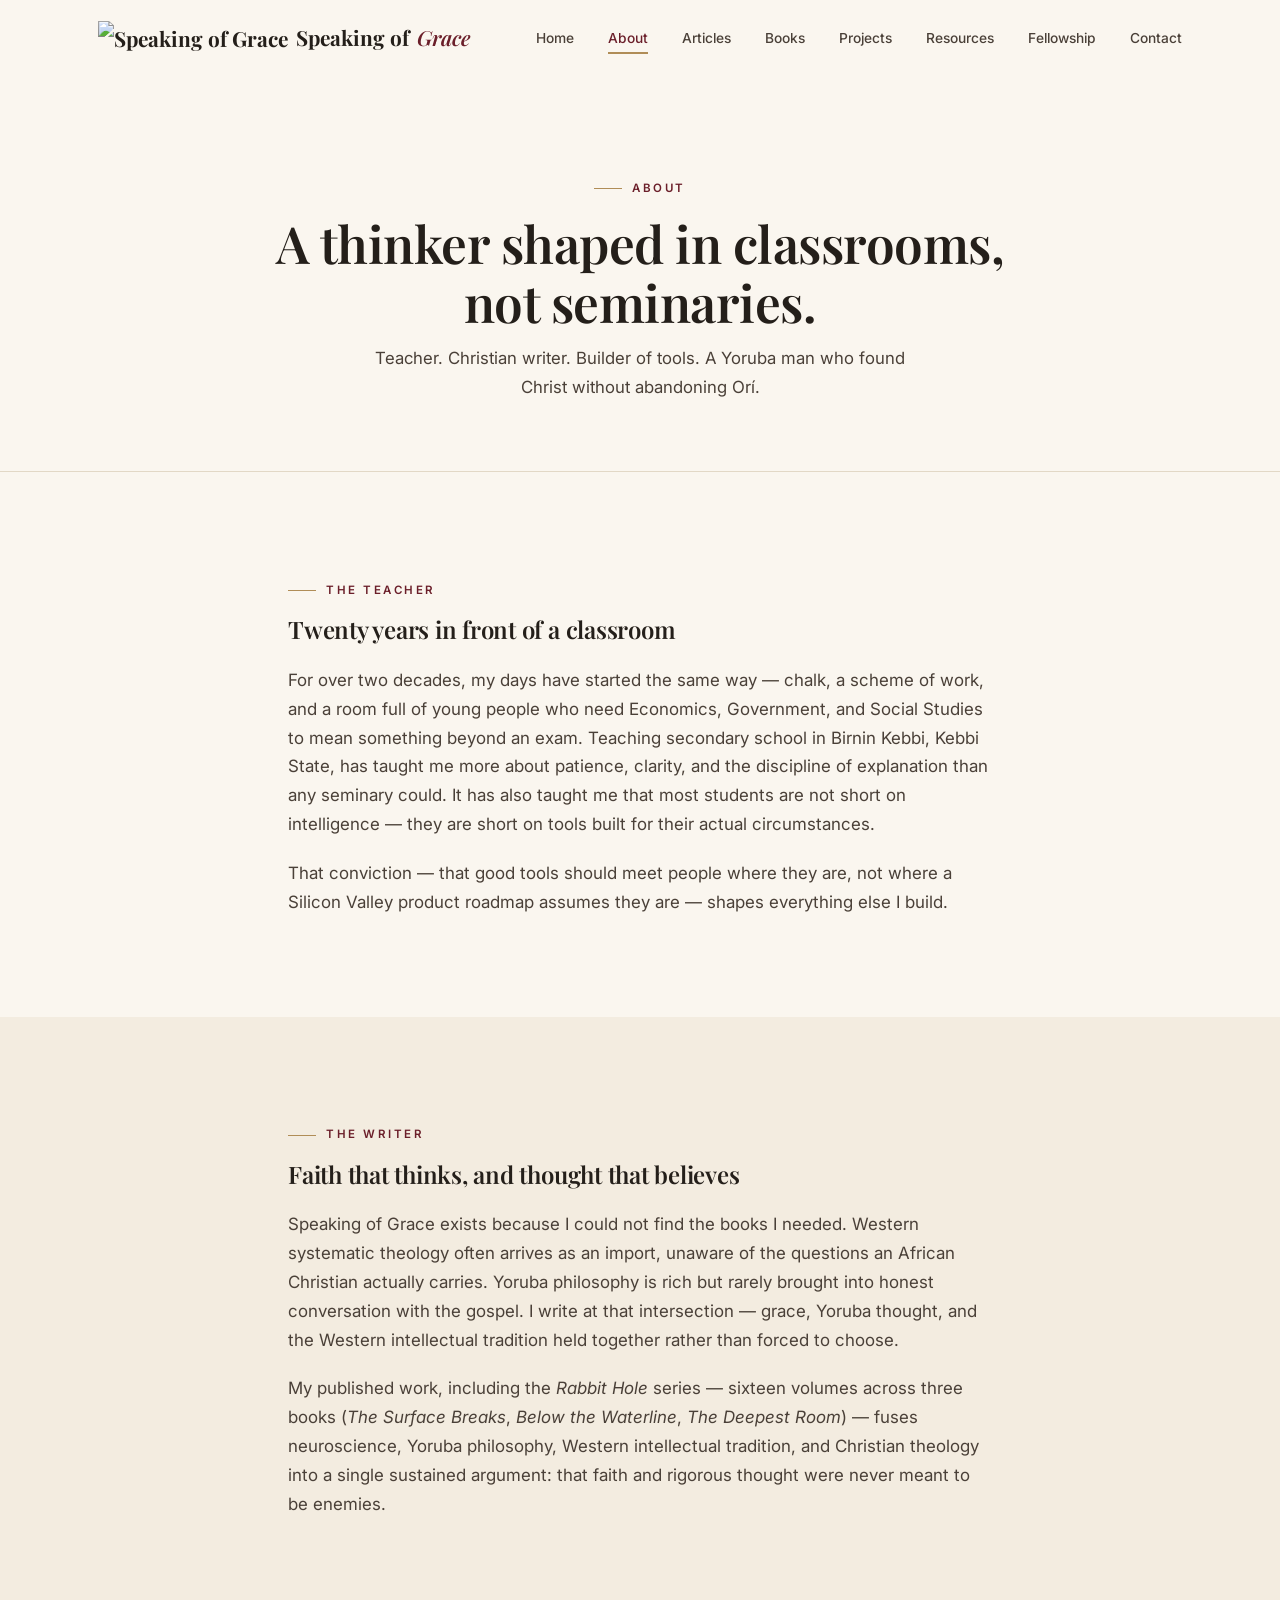
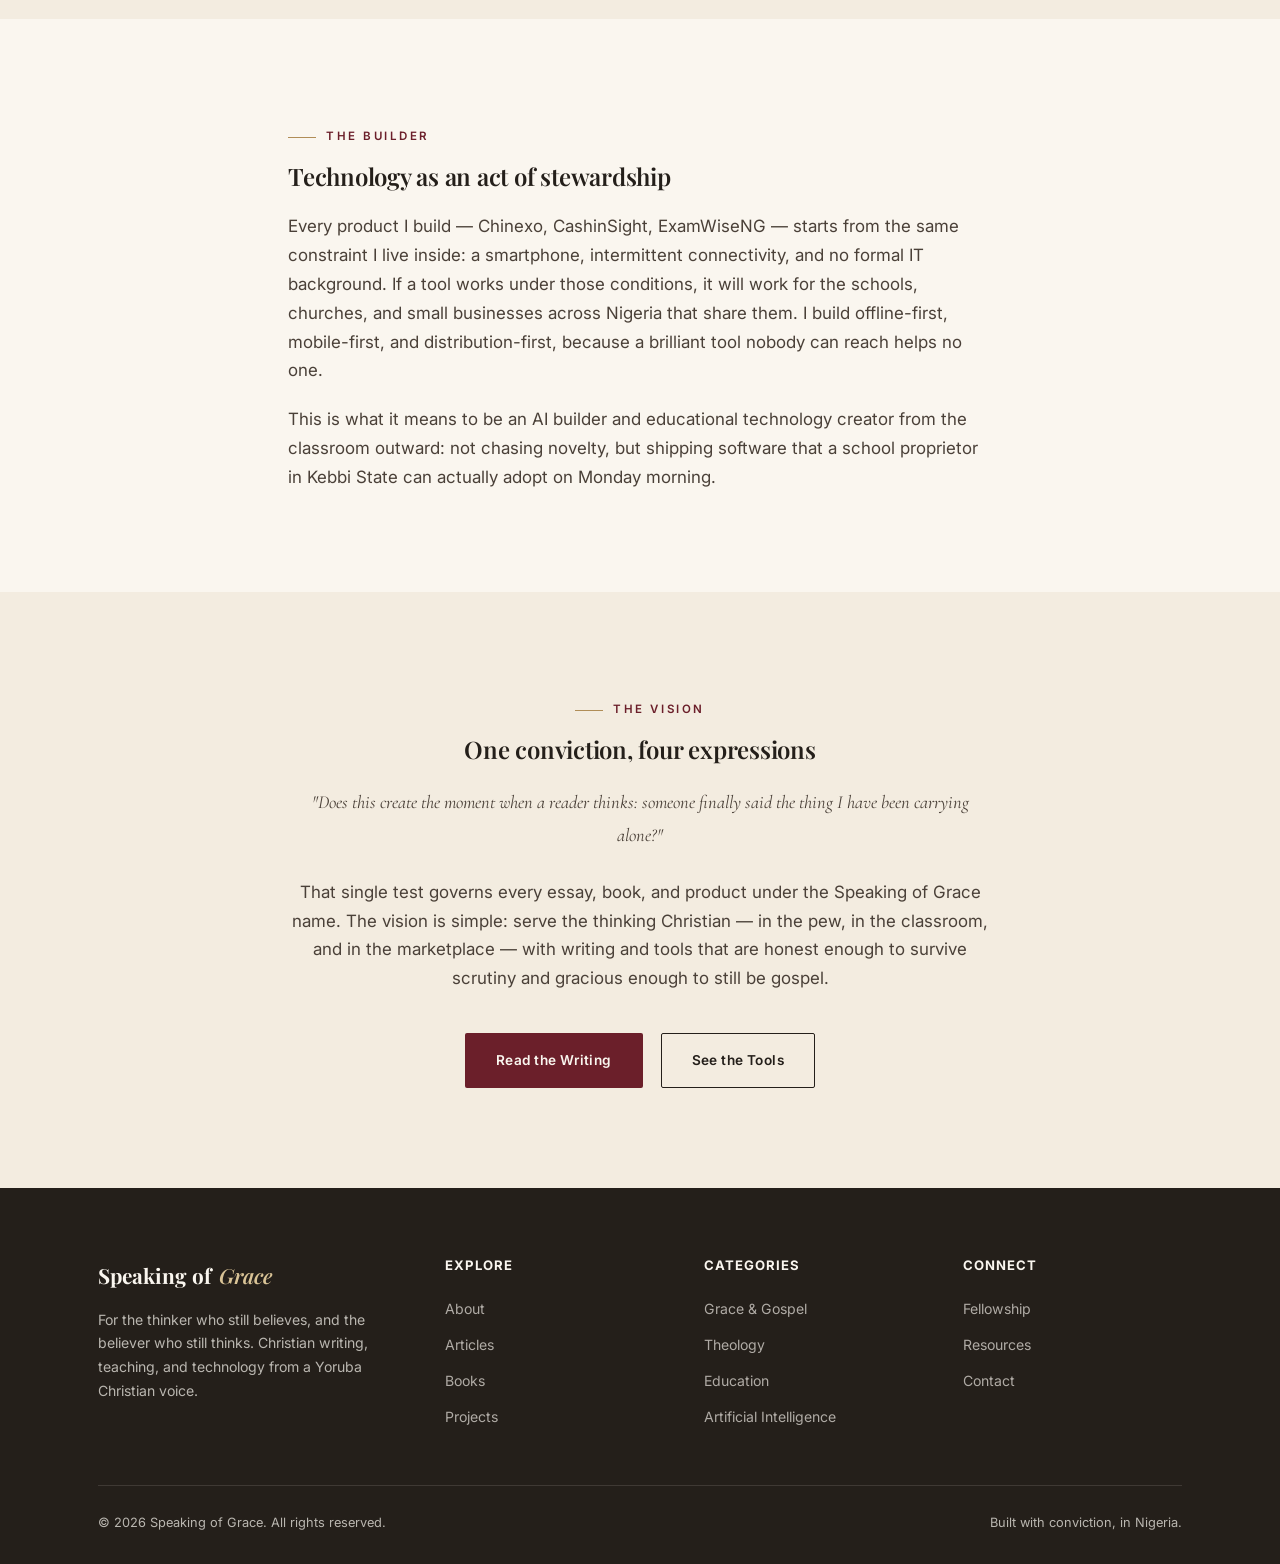
==== commit e34237ba: "Add files via upload" ====
--- a/about.html
+++ b/about.html
@@ -5,13 +5,15 @@
 <meta name="viewport" content="width=device-width, initial-scale=1.0">
 <title>About — Speaking of Grace</title>
 <meta name="description" content="Teacher, Christian writer, AI builder, and educational technology creator — the story and vision behind Speaking of Grace.">
+<link rel="icon" type="image/png" href="images/favicon.png">
+<link rel="apple-touch-icon" href="images/apple-touch-icon.png">
 <link rel="stylesheet" href="style.css">
 </head>
 <body>
 
 <header class="site-header">
   <nav class="nav">
-    <a href="index.html" class="brand">Speaking of <span>Grace</span></a>
+    <a href="index.html" class="brand"><img src="images/logo-icon.png" alt="Speaking of Grace" class="brand-icon">Speaking of <span>Grace</span></a>
     <ul class="nav-links">
       <li><a href="index.html">Home</a></li>
       <li><a href="about.html" class="active">About</a></li>
--- a/style.css
+++ b/style.css
@@ -180,8 +180,13 @@
   font-weight: 700;
   color: var(--ink);
   display: flex;
-  align-items: baseline;
-  gap: 6px;
+  align-items: center;
+  gap: 8px;
+}
+.brand-icon {
+  height: 34px;
+  width: auto;
+  display: block;
 }
 .brand span { color: var(--burgundy); font-style: italic; font-weight: 600; }
 
@@ -745,13 +750,22 @@
   .nav-links a {
     width: 100%;
     display: block;
-    padding: 18px 28px;
+    padding: 13px 28px;
     border-bottom: 1px solid var(--line);
     box-sizing: border-box;
     touch-action: manipulation;
     -webkit-tap-highlight-color: rgba(107, 31, 42, 0.08);
   }
+  .nav-links a.active {
+    background: var(--paper);
+    font-weight: 700;
+    border-left: 3px solid var(--gold);
+    padding-left: 25px;
+  }
   .nav-toggle { display: flex; }
+  .nav-toggle.open span:nth-child(1) { transform: translateY(7px) rotate(45deg); }
+  .nav-toggle.open span:nth-child(2) { opacity: 0; }
+  .nav-toggle.open span:nth-child(3) { transform: translateY(-7px) rotate(-45deg); }
   .grid-4, .grid-3, .grid-2 { grid-template-columns: 1fr; }
   .pillars { grid-template-columns: 1fr; }
   .footer-grid { grid-template-columns: 1fr; gap: 30px; }
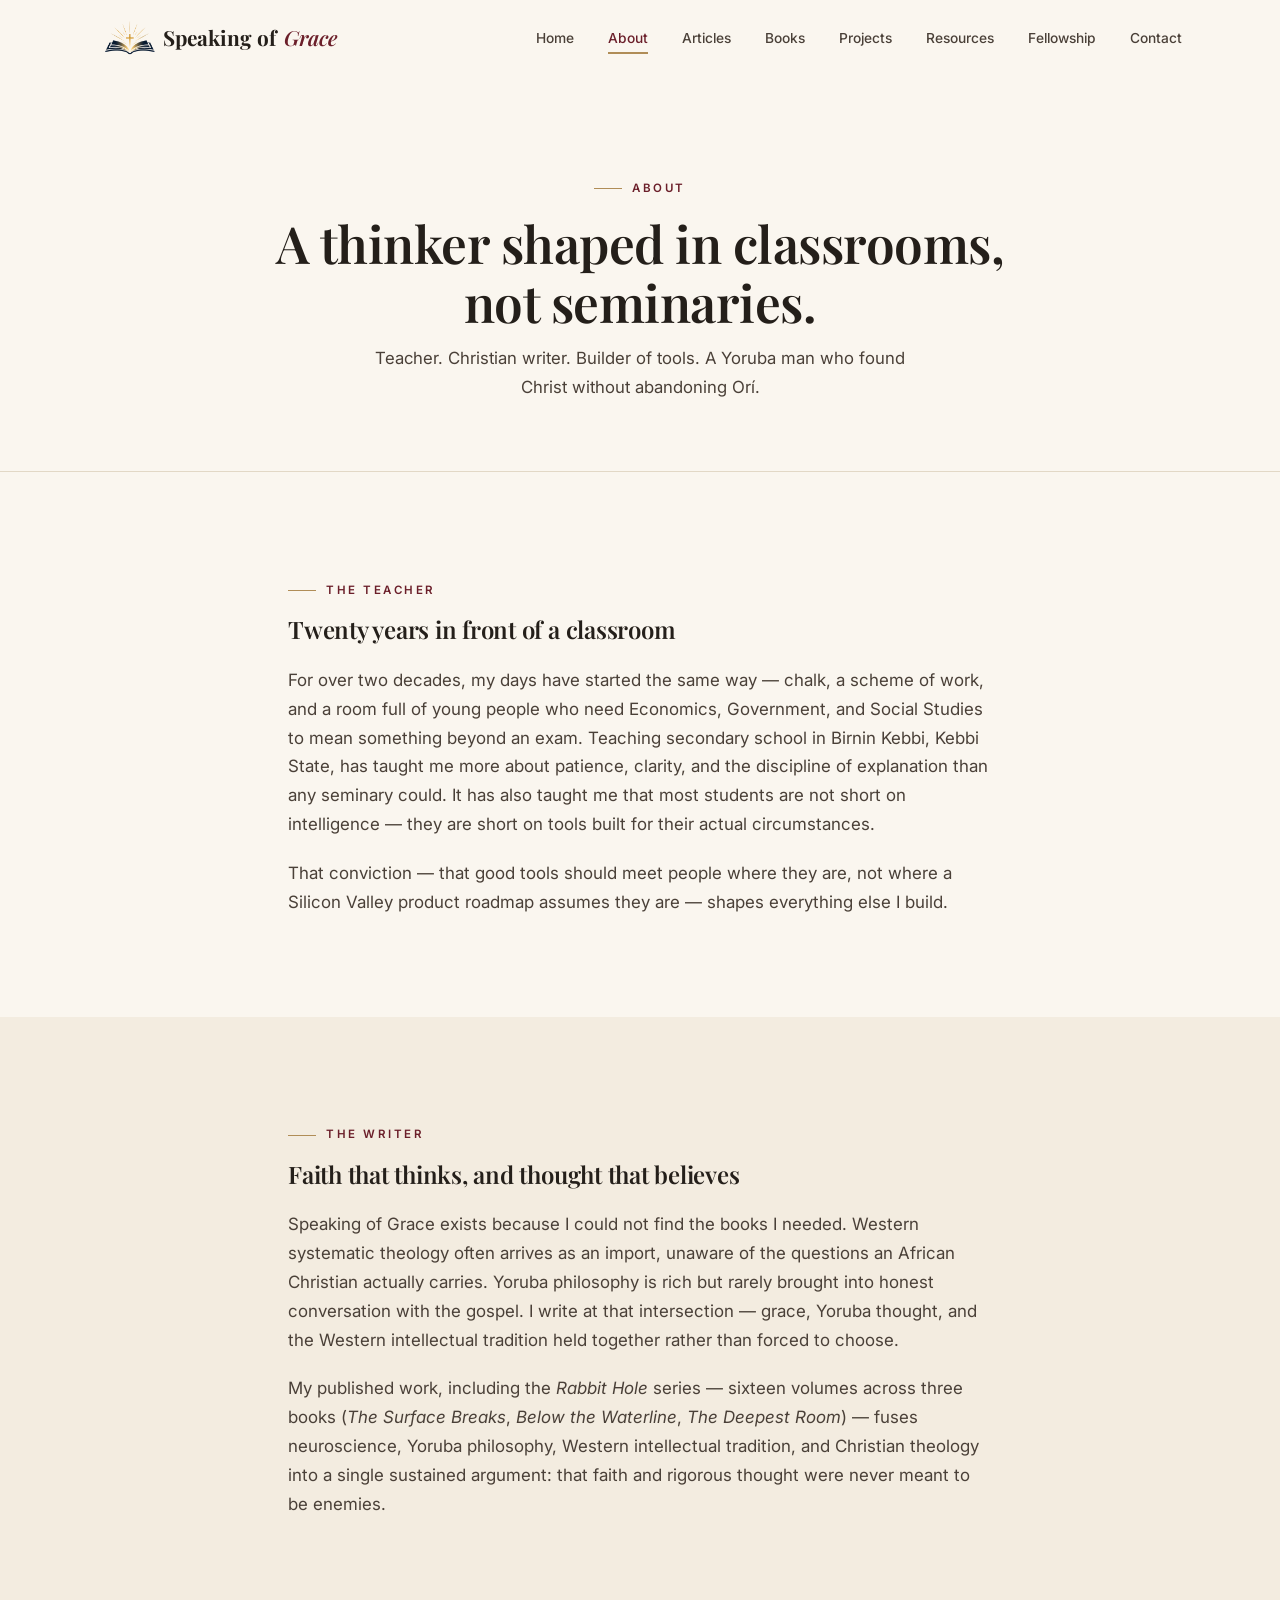
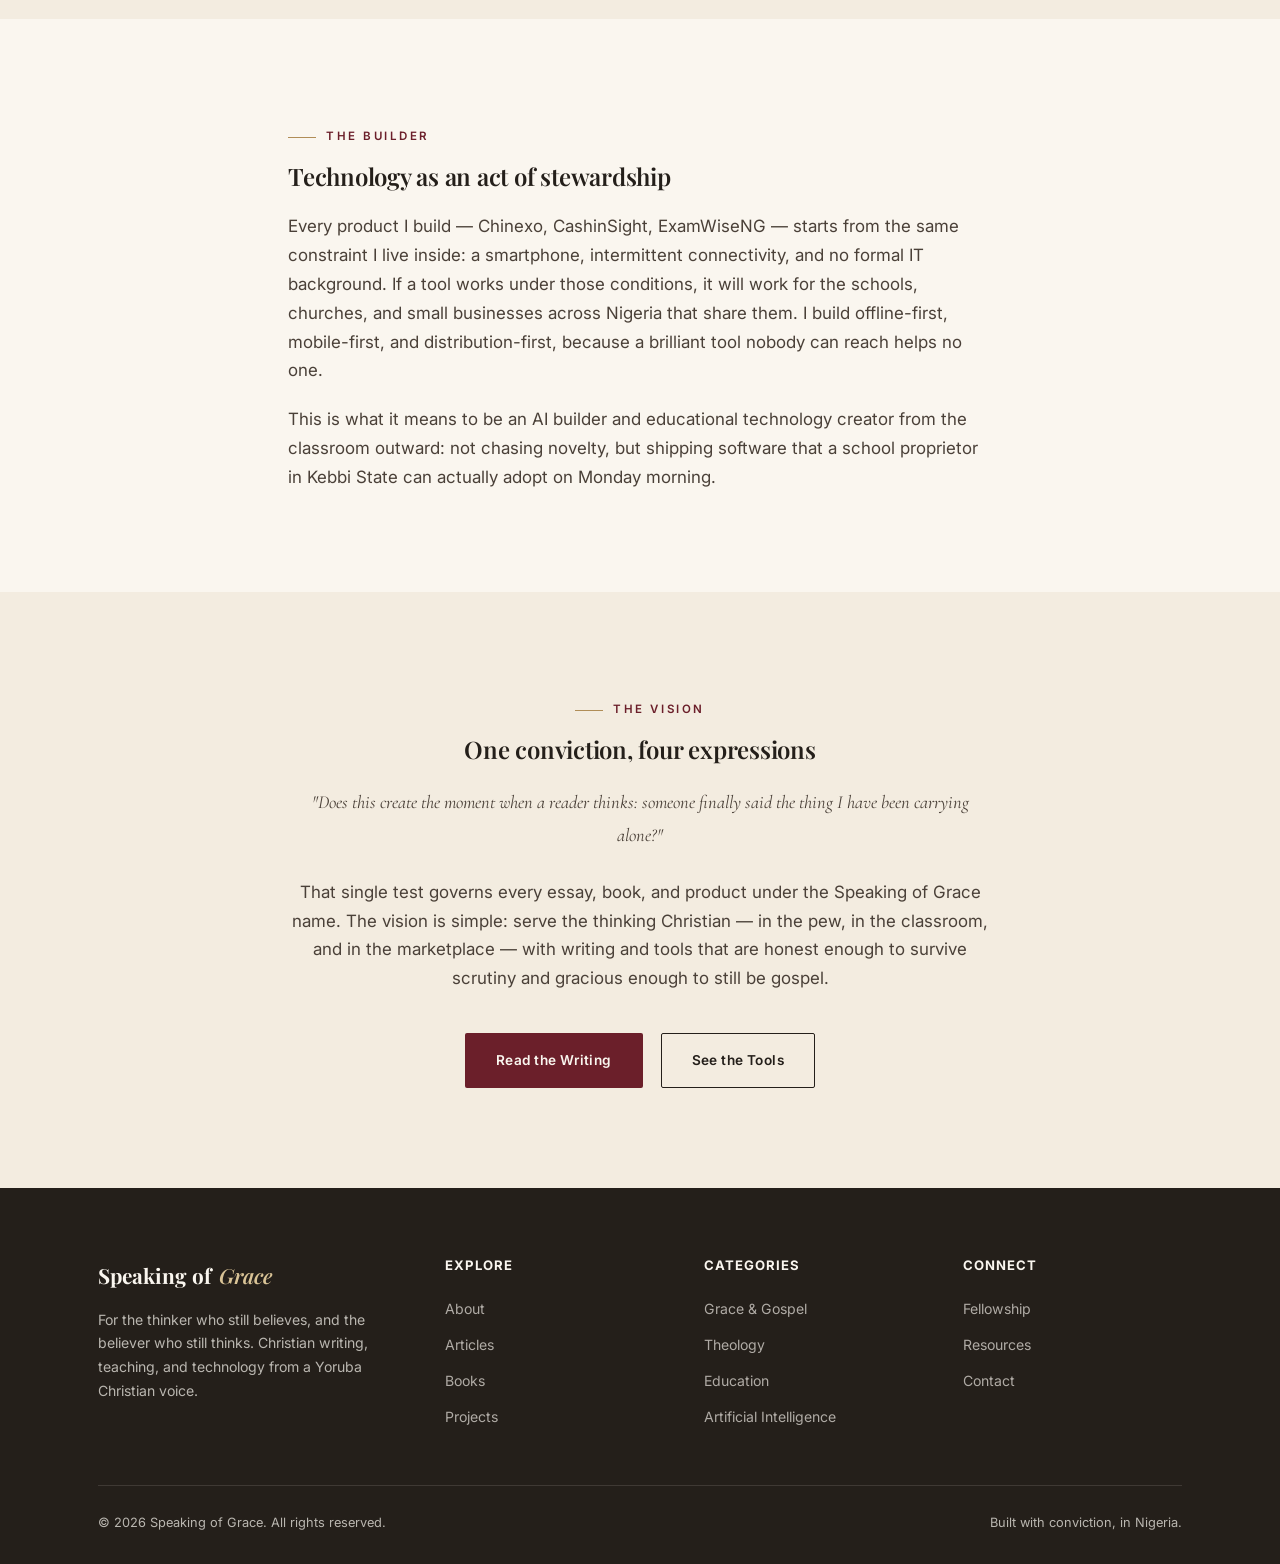
==== commit f2cf3abe: "Add files via upload" ====
--- a/about.html
+++ b/about.html
@@ -5,15 +5,15 @@
 <meta name="viewport" content="width=device-width, initial-scale=1.0">
 <title>About — Speaking of Grace</title>
 <meta name="description" content="Teacher, Christian writer, AI builder, and educational technology creator — the story and vision behind Speaking of Grace.">
-<link rel="icon" type="image/png" href="images/favicon.png">
-<link rel="apple-touch-icon" href="images/apple-touch-icon.png">
+<link rel="icon" type="image/png" href="favicon.png">
+<link rel="apple-touch-icon" href="apple-touch-icon.png">
 <link rel="stylesheet" href="style.css">
 </head>
 <body>
 
 <header class="site-header">
   <nav class="nav">
-    <a href="index.html" class="brand"><img src="images/logo-icon.png" alt="Speaking of Grace" class="brand-icon">Speaking of <span>Grace</span></a>
+    <a href="index.html" class="brand"><img src="logo-icon.png" alt="Speaking of Grace" class="brand-icon">Speaking of <span>Grace</span></a>
     <ul class="nav-links">
       <li><a href="index.html">Home</a></li>
       <li><a href="about.html" class="active">About</a></li>
